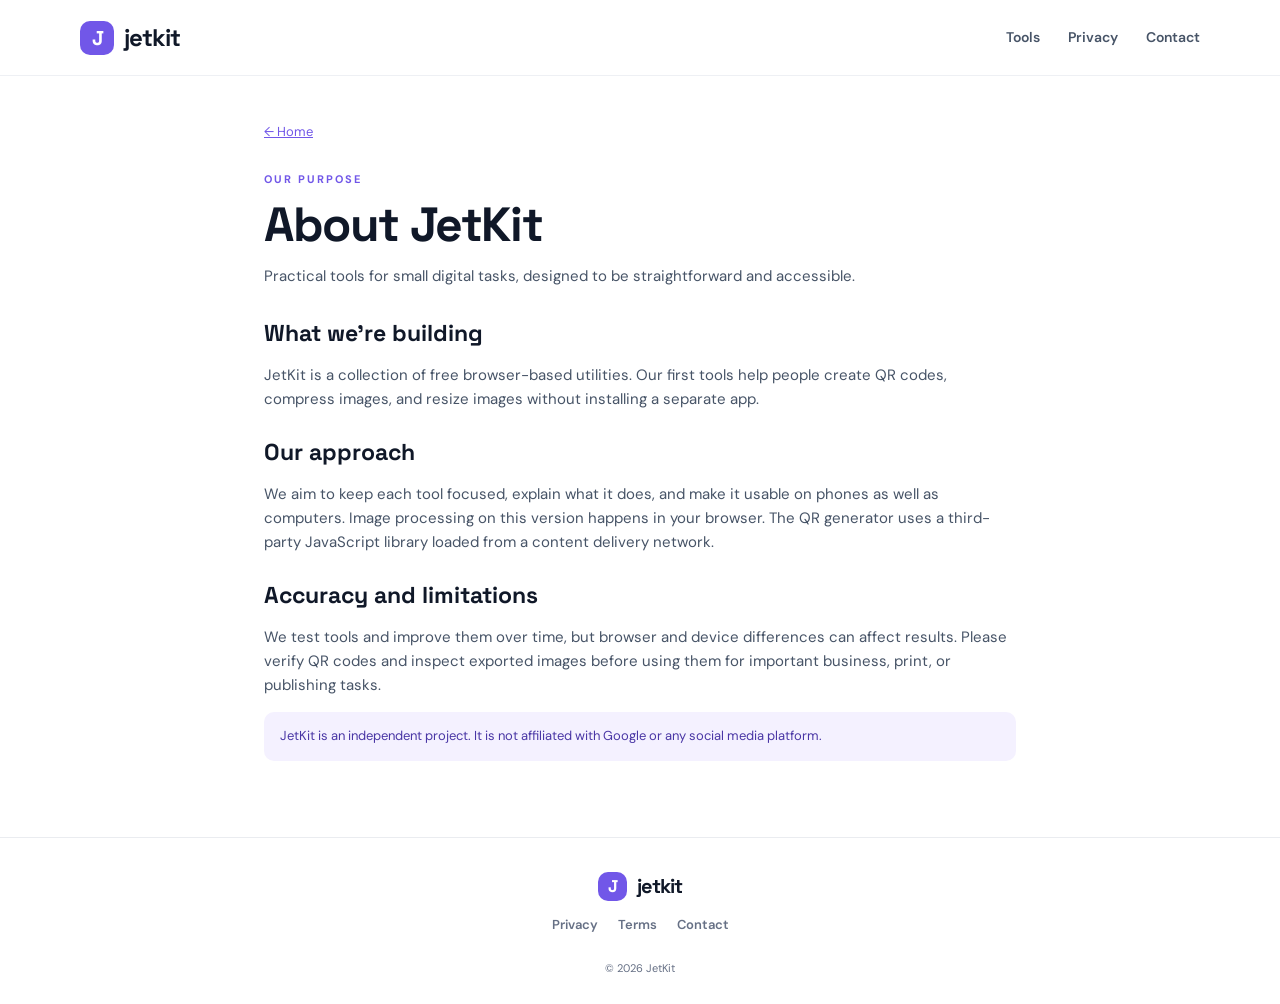
==== about.html @ 4823a8f9 "Add files via upload" ====
<!doctype html><html lang="en"><head><meta charset="utf-8"><meta name="viewport" content="width=device-width,initial-scale=1"><title>About JetKit | Simple Free Online Tools</title><meta name="description" content="Learn about JetKit, a small collection of practical browser-based tools for everyday digital tasks."><link rel="stylesheet" href="styles.css"></head><body><header class="site-header"><a class="brand" href="index.html"><span class="brand-mark">J</span> jetkit</a><nav><a href="index.html#tools">Tools</a><a href="privacy.html">Privacy</a><a href="contact.html">Contact</a></nav></header><main class="content-page"><a class="back-link" href="index.html">← Home</a><div class="eyebrow dark">OUR PURPOSE</div><h1>About JetKit</h1><p class="lead">Practical tools for small digital tasks, designed to be straightforward and accessible.</p><h2>What we're building</h2><p>JetKit is a collection of free browser-based utilities. Our first tools help people create QR codes, compress images, and resize images without installing a separate app.</p><h2>Our approach</h2><p>We aim to keep each tool focused, explain what it does, and make it usable on phones as well as computers. Image processing on this version happens in your browser. The QR generator uses a third-party JavaScript library loaded from a content delivery network.</p><h2>Accuracy and limitations</h2><p>We test tools and improve them over time, but browser and device differences can affect results. Please verify QR codes and inspect exported images before using them for important business, print, or publishing tasks.</p><div class="notice">JetKit is an independent project. It is not affiliated with Google or any social media platform.</div></main><footer class="site-footer"><a class="brand footer-brand" href="index.html"><span class="brand-mark">J</span> jetkit</a><div class="footer-links"><a href="privacy.html">Privacy</a><a href="terms.html">Terms</a><a href="contact.html">Contact</a></div><small>© <span id="year"></span> JetKit</small></footer><script src="app.js"></script></body></html>
---- styles.css ----
@import url('https://fonts.googleapis.com/css2?family=DM+Sans:wght@400;500;600;700&family=Space+Grotesk:wght@500;600;700&display=swap');
:root{--ink:#101828;--muted:#667085;--line:#e4e7ec;--paper:#f7f8fc;--purple:#7157e8;--purple-dark:#5941c9;--green:#d9f8e8;--orange:#ffead5}
*{box-sizing:border-box}html{scroll-behavior:smooth}body{margin:0;background:#fff;color:var(--ink);font-family:'DM Sans',Arial,sans-serif;line-height:1.6}a{color:inherit;text-decoration:none}.site-header{height:76px;padding:0 max(24px,calc((100% - 1120px)/2));display:flex;align-items:center;justify-content:space-between;border-bottom:1px solid #eef0f4;background:#fff}.brand{display:inline-flex;align-items:center;gap:10px;font:700 24px 'Space Grotesk',sans-serif;letter-spacing:-1px}.brand-mark{display:inline-grid;place-items:center;background:var(--purple);color:#fff;border-radius:10px;width:34px;height:34px;font-size:20px}.site-header nav{display:flex;gap:28px;color:#475467;font-size:14px;font-weight:600}.site-header nav a:hover,.footer-links a:hover{color:var(--purple)}.hero{background:#101828;color:#fff;padding:86px 24px 72px;text-align:center;background-image:radial-gradient(ellipse at 15% 10%,#31245e 0,transparent 42%),radial-gradient(ellipse at 90% 80%,#182e47 0,transparent 35%)}.eyebrow{font-size:11px;letter-spacing:2px;font-weight:700;color:#c4b8ff}.eyebrow.dark{color:var(--purple);margin-bottom:8px}.hero h1{font:700 clamp(38px,6vw,64px)/1.08 'Space Grotesk',sans-serif;letter-spacing:-2.5px;margin:18px auto;max-width:800px}.hero h1 span{color:#b6a7ff}.hero>p{max-width:610px;margin:0 auto 28px;color:#d0d5dd;font-size:17px}.button{display:inline-flex;align-items:center;justify-content:center;gap:10px;border:0;border-radius:10px;background:var(--purple);color:#fff;padding:13px 19px;font:700 14px 'DM Sans',sans-serif;cursor:pointer;transition:.15s}.button:hover{background:var(--purple-dark);transform:translateY(-1px)}.button-light{background:#fff;color:#1d1b2d}.button-light:hover{background:#ece8ff}.hero-note{margin-top:26px;font-size:12px;color:#d0d5dd}.dot{display:inline-block;width:7px;height:7px;background:#61d6a4;border-radius:50%;margin-right:7px}.section{max-width:1120px;margin:auto;padding:76px 24px}.section-heading{display:flex;justify-content:space-between;align-items:end;gap:24px;margin-bottom:28px}.section h2,.tool-page h1,.content-page h1{font:700 clamp(28px,4vw,40px)/1.2 'Space Grotesk',sans-serif;letter-spacing:-1.4px;margin:0}.section-heading>p{max-width:300px;color:var(--muted);font-size:14px}.tool-grid{display:grid;grid-template-columns:repeat(3,1fr);gap:18px}.tool-card{border:1px solid var(--line);border-radius:18px;padding:25px;position:relative;min-height:250px;background:#fff;transition:.2s}.tool-card:hover{box-shadow:0 12px 30px #1018280c;transform:translateY(-3px)}.tool-card.featured{border-color:#c9c0ff;background:linear-gradient(150deg,#fbfaff,#fff)}.tool-icon{width:46px;height:46px;border-radius:13px;display:grid;place-items:center;font-size:25px;font-weight:700;margin-bottom:17px}.purple{background:#e8e2ff;color:#6449df}.green{background:var(--green);color:#16794b}.orange{background:var(--orange);color:#ad5b0a}.pill{position:absolute;right:18px;top:20px;background:#ece8ff;color:#6449df;padding:4px 8px;border-radius:5px;font-size:9px;letter-spacing:.7px;font-weight:700}.tool-card h3,.guide-grid h3{font:700 20px 'Space Grotesk',sans-serif;margin:0 0 8px}.tool-card p,.guide-grid p{font-size:14px;color:var(--muted);margin:0 0 20px}.text-link{font-size:13px;color:var(--purple);font-weight:700}.text-link span{margin-left:4px}.split{border-top:1px solid #f0f1f5;display:grid;grid-template-columns:1fr 1fr;gap:60px}.benefits{display:grid;gap:17px}.benefits>div{display:flex;align-items:start;gap:12px}.benefits p{margin:0;font-size:14px;color:var(--muted)}.benefits strong{color:var(--ink)}.check{background:#e2f8ed;color:#12804e;border-radius:50%;width:25px;height:25px;display:grid;place-items:center;flex-shrink:0}.info-section{padding-top:25px}.info-section h2{margin-bottom:28px}.guide-grid{display:grid;grid-template-columns:repeat(3,1fr);gap:26px}.guide-grid>div{border-top:2px solid var(--line);padding-top:18px}.guide-grid h3{font-size:17px}.site-footer{border-top:1px solid #eaecf0;padding:34px 24px 26px;text-align:center;color:var(--muted);font-size:13px}.footer-brand{color:var(--ink);font-size:20px}.footer-brand .brand-mark{width:29px;height:29px;font-size:17px}.site-footer p{margin:8px 0 14px}.footer-links{display:flex;justify-content:center;gap:20px;margin:14px 0 22px;font-weight:600}.site-footer small{font-size:11px}.tool-page,.content-page{max-width:1050px;margin:auto;padding:42px 24px 76px}.back-link{display:inline-block;color:var(--muted);font-size:13px;margin-bottom:28px}.tool-page h1,.content-page h1{font-size:clamp(34px,5vw,48px);margin:4px 0 10px}.lead{color:var(--muted);font-size:17px;max-width:680px;margin:0 0 30px}.workspace{display:grid;grid-template-columns:1fr 1fr;gap:18px;align-items:start}.panel{border:1px solid var(--line);border-radius:16px;padding:24px;background:#fff;min-width:0}.panel label{display:block;font-size:13px;font-weight:700;margin:0 0 8px}.panel input:not([type=checkbox]):not([type=range]):not([type=color]),.panel textarea,.panel select{width:100%;font:14px 'DM Sans',sans-serif;color:var(--ink);border:1px solid #d0d5dd;border-radius:9px;padding:12px;background:#fff;margin-bottom:17px}.panel input[type=file]{width:100%;font-size:13px;margin-bottom:10px}.panel input[type=range]{width:100%;margin:5px 0 18px;accent-color:var(--purple)}.panel input[type=color]{width:100%;height:42px;border:1px solid var(--line);border-radius:9px;background:white;padding:4px}.panel textarea{resize:vertical}.panel .button{width:100%;margin-top:4px}.hint{font-size:12px;color:var(--muted);margin:-8px 0 20px}.field-row{display:grid;grid-template-columns:1fr 1fr;gap:12px}.field-row>div{min-width:0}.status{font-size:12px;color:var(--muted);margin:14px 0 0;min-height:20px}.result-panel h2{font:700 20px 'Space Grotesk',sans-serif;margin:0 0 15px}.qr-output,.preview-box{min-height:260px;border:1px dashed #d0d5dd;border-radius:12px;display:flex;align-items:center;justify-content:center;padding:18px;margin-bottom:16px;overflow:hidden;background:#fbfcfe}.qr-output canvas,.qr-output img{max-width:100%;height:auto!important}.preview-box img{max-width:100%;max-height:360px;object-fit:contain}.empty-state{text-align:center;color:#98a2b3;font-size:13px}.empty-state span{display:block;font-size:40px;color:#c4b8ff}.empty-state p{margin:5px 0}.button-secondary{background:#f0edff;color:#533bbf}.button-secondary:hover{background:#e5dfff}.button:disabled{opacity:.45;cursor:not-allowed;transform:none}.disabled-link{opacity:.45;pointer-events:none}.stats{font-size:12px;color:var(--muted);margin:0 0 14px}.check-row{display:flex!important;align-items:center;gap:9px;margin:0 0 17px!important}.check-row input{accent-color:var(--purple)}.content-copy{max-width:760px;margin:48px auto 0}.content-copy h2,.content-page h2{font:700 23px 'Space Grotesk',sans-serif;margin:30px 0 10px}.content-copy p,.content-copy li,.content-page p,.content-page li{color:#475467;font-size:15px}.content-copy li{margin:8px 0}.content-page{max-width:800px}.content-page h2{margin-top:26px}.content-page a{color:var(--purple);text-decoration:underline}.notice{padding:14px 16px;border-radius:10px;background:#f4f1ff;color:#4936a5;font-size:13px}.contact-card{border:1px solid var(--line);padding:22px;border-radius:14px;margin-top:24px}.contact-card p{margin-bottom:0}
@media(max-width:760px){.site-header{height:66px;padding:0 18px}.site-header nav{gap:14px;font-size:12px}.brand{font-size:21px}.hero{padding:68px 20px 56px}.hero h1{letter-spacing:-1.6px}.section{padding:55px 18px}.section-heading{display:block}.section-heading>p{margin-bottom:0}.tool-grid,.guide-grid{grid-template-columns:1fr}.tool-card{min-height:auto}.split{grid-template-columns:1fr;gap:25px}.workspace{grid-template-columns:1fr}.tool-page,.content-page{padding:30px 18px 55px}.panel{padding:18px}.qr-output,.preview-box{min-height:220px}.pill{right:14px;top:16px}.footer-links{gap:13px;flex-wrap:wrap}}
@media(prefers-reduced-motion:reduce){html{scroll-behavior:auto}*,*:before,*:after{transition:none!important}}
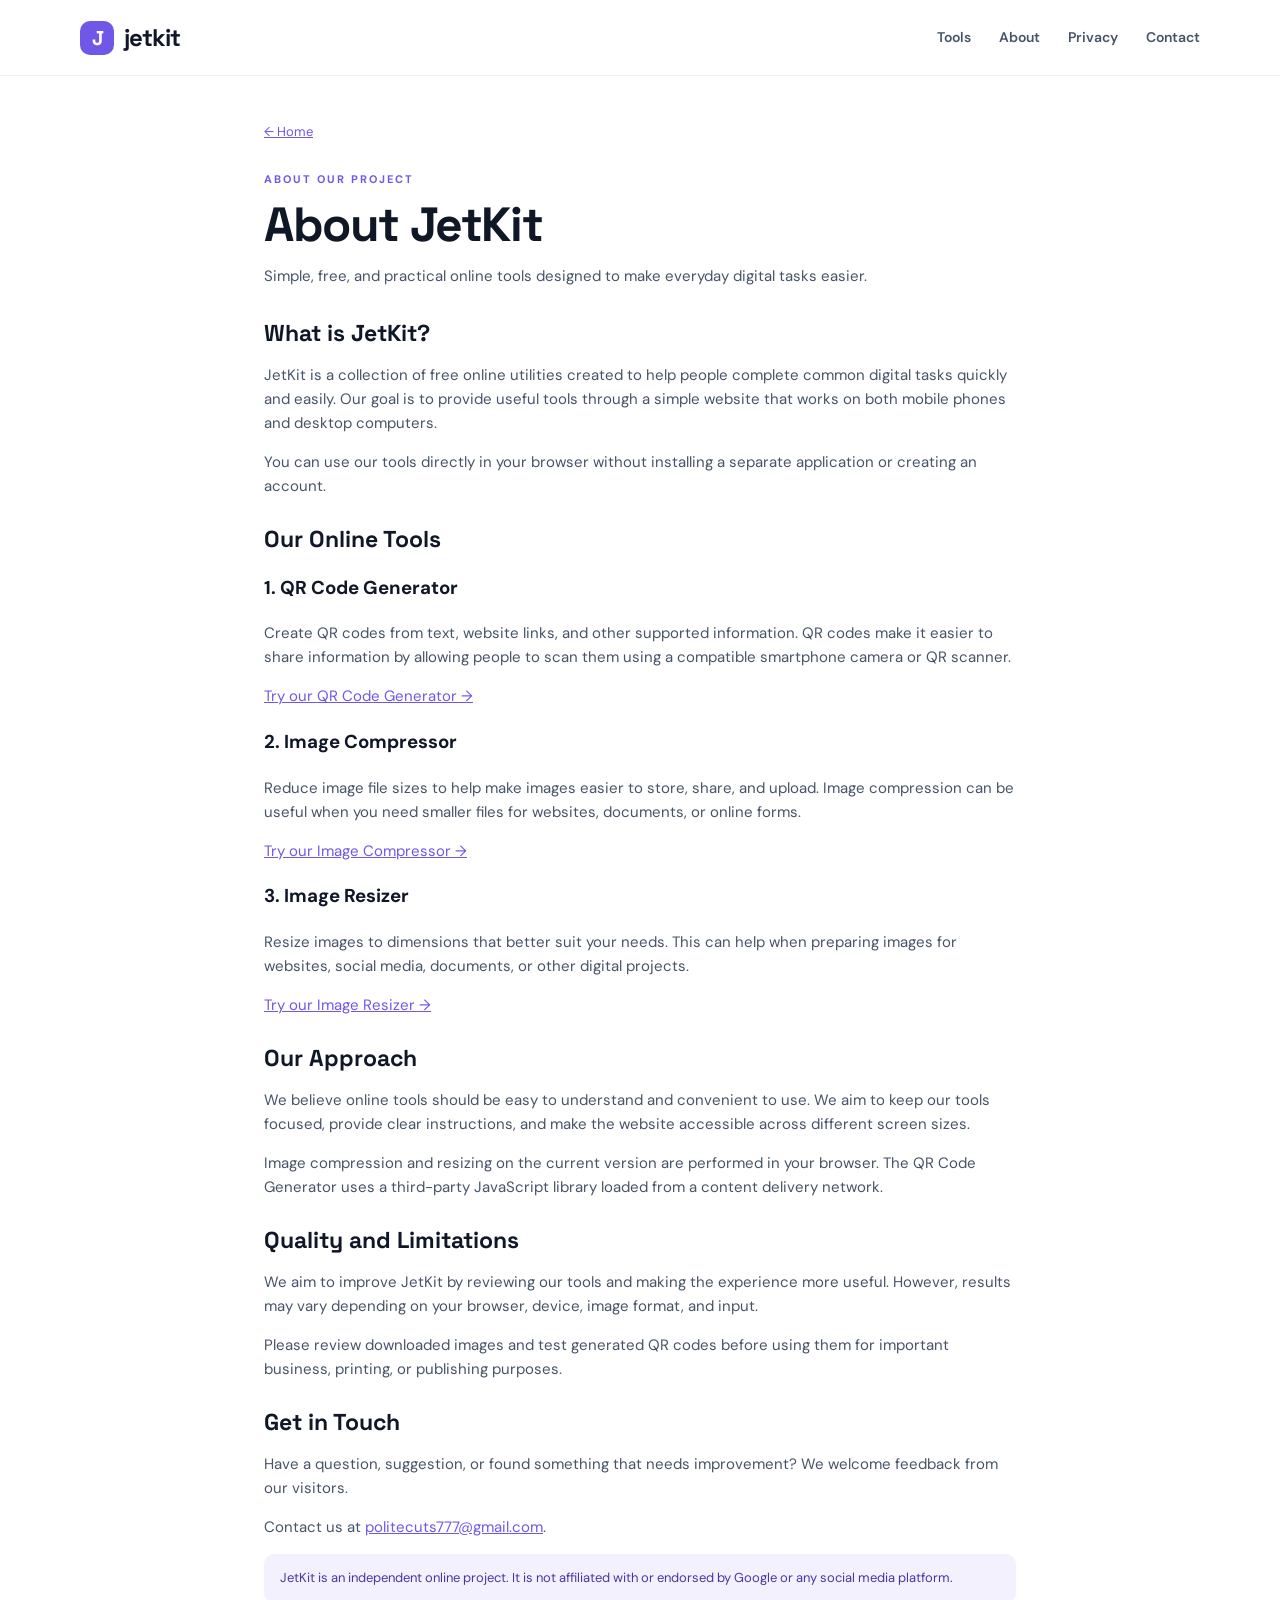
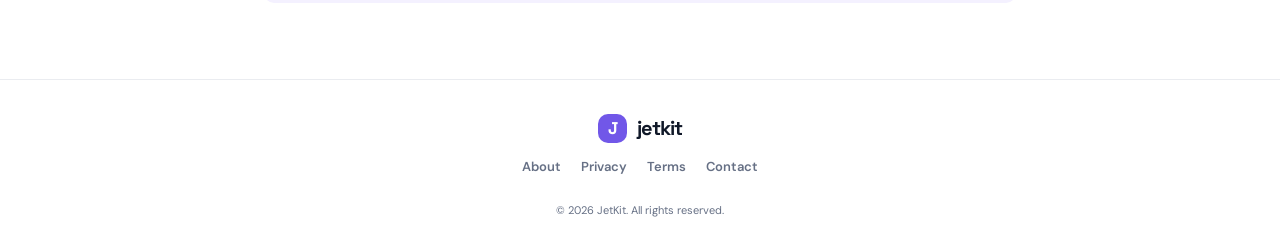
==== commit 388cd456: "Revise about.html for clarity and content updates Updated the content and structure of the about pag" ====
--- a/about.html
+++ b/about.html
@@ -1 +1,143 @@
-<!doctype html><html lang="en"><head><meta charset="utf-8"><meta name="viewport" content="width=device-width,initial-scale=1"><title>About JetKit | Simple Free Online Tools</title><meta name="description" content="Learn about JetKit, a small collection of practical browser-based tools for everyday digital tasks."><link rel="stylesheet" href="styles.css"></head><body><header class="site-header"><a class="brand" href="index.html"><span class="brand-mark">J</span> jetkit</a><nav><a href="index.html#tools">Tools</a><a href="privacy.html">Privacy</a><a href="contact.html">Contact</a></nav></header><main class="content-page"><a class="back-link" href="index.html">← Home</a><div class="eyebrow dark">OUR PURPOSE</div><h1>About JetKit</h1><p class="lead">Practical tools for small digital tasks, designed to be straightforward and accessible.</p><h2>What we're building</h2><p>JetKit is a collection of free browser-based utilities. Our first tools help people create QR codes, compress images, and resize images without installing a separate app.</p><h2>Our approach</h2><p>We aim to keep each tool focused, explain what it does, and make it usable on phones as well as computers. Image processing on this version happens in your browser. The QR generator uses a third-party JavaScript library loaded from a content delivery network.</p><h2>Accuracy and limitations</h2><p>We test tools and improve them over time, but browser and device differences can affect results. Please verify QR codes and inspect exported images before using them for important business, print, or publishing tasks.</p><div class="notice">JetKit is an independent project. It is not affiliated with Google or any social media platform.</div></main><footer class="site-footer"><a class="brand footer-brand" href="index.html"><span class="brand-mark">J</span> jetkit</a><div class="footer-links"><a href="privacy.html">Privacy</a><a href="terms.html">Terms</a><a href="contact.html">Contact</a></div><small>© <span id="year"></span> JetKit</small></footer><script src="app.js"></script></body></html>+
+<!doctype html>
+<html lang="en">
+<head>
+  <meta charset="utf-8">
+  <meta name="viewport" content="width=device-width, initial-scale=1">
+
+  <title>About JetKit | Free Online Image & QR Tools</title>
+
+  <meta name="description" content="Discover JetKit, a collection of simple and free online tools to create QR codes, compress images, and resize images quickly.">
+
+  <meta name="robots" content="index, follow">
+
+  <link rel="stylesheet" href="styles.css">
+</head>
+
+<body>
+
+  <header class="site-header">
+    <a class="brand" href="index.html">
+      <span class="brand-mark">J</span> jetkit
+    </a>
+
+    <nav>
+      <a href="index.html#tools">Tools</a>
+      <a href="about.html">About</a>
+      <a href="privacy.html">Privacy</a>
+      <a href="contact.html">Contact</a>
+    </nav>
+  </header>
+
+  <main class="content-page">
+
+    <a class="back-link" href="index.html">← Home</a>
+
+    <div class="eyebrow dark">ABOUT OUR PROJECT</div>
+
+    <h1>About JetKit</h1>
+
+    <p class="lead">
+      Simple, free, and practical online tools designed to make everyday digital tasks easier.
+    </p>
+
+    <h2>What is JetKit?</h2>
+
+    <p>
+      JetKit is a collection of free online utilities created to help people complete common digital tasks quickly and easily. Our goal is to provide useful tools through a simple website that works on both mobile phones and desktop computers.
+    </p>
+
+    <p>
+      You can use our tools directly in your browser without installing a separate application or creating an account.
+    </p>
+
+    <h2>Our Online Tools</h2>
+
+    <h3>1. QR Code Generator</h3>
+
+    <p>
+      Create QR codes from text, website links, and other supported information. QR codes make it easier to share information by allowing people to scan them using a compatible smartphone camera or QR scanner.
+    </p>
+
+    <p>
+      <a href="qr-generator.html">Try our QR Code Generator →</a>
+    </p>
+
+    <h3>2. Image Compressor</h3>
+
+    <p>
+      Reduce image file sizes to help make images easier to store, share, and upload. Image compression can be useful when you need smaller files for websites, documents, or online forms.
+    </p>
+
+    <p>
+      <a href="image-compressor.html">Try our Image Compressor →</a>
+    </p>
+
+    <h3>3. Image Resizer</h3>
+
+    <p>
+      Resize images to dimensions that better suit your needs. This can help when preparing images for websites, social media, documents, or other digital projects.
+    </p>
+
+    <p>
+      <a href="image-resizer.html">Try our Image Resizer →</a>
+    </p>
+
+    <h2>Our Approach</h2>
+
+    <p>
+      We believe online tools should be easy to understand and convenient to use. We aim to keep our tools focused, provide clear instructions, and make the website accessible across different screen sizes.
+    </p>
+
+    <p>
+      Image compression and resizing on the current version are performed in your browser. The QR Code Generator uses a third-party JavaScript library loaded from a content delivery network.
+    </p>
+
+    <h2>Quality and Limitations</h2>
+
+    <p>
+      We aim to improve JetKit by reviewing our tools and making the experience more useful. However, results may vary depending on your browser, device, image format, and input.
+    </p>
+
+    <p>
+      Please review downloaded images and test generated QR codes before using them for important business, printing, or publishing purposes.
+    </p>
+
+    <h2>Get in Touch</h2>
+
+    <p>
+      Have a question, suggestion, or found something that needs improvement? We welcome feedback from our visitors.
+    </p>
+
+    <p>
+      Contact us at
+      <a href="mailto:politecuts777@gmail.com">politecuts777@gmail.com</a>.
+    </p>
+
+    <div class="notice">
+      JetKit is an independent online project. It is not affiliated with or endorsed by Google or any social media platform.
+    </div>
+
+  </main>
+
+  <footer class="site-footer">
+
+    <a class="brand footer-brand" href="index.html">
+      <span class="brand-mark">J</span> jetkit
+    </a>
+
+    <div class="footer-links">
+      <a href="about.html">About</a>
+      <a href="privacy.html">Privacy</a>
+      <a href="terms.html">Terms</a>
+      <a href="contact.html">Contact</a>
+    </div>
+
+    <small>© <span id="year"></span> JetKit. All rights reserved.</small>
+
+  </footer>
+
+  <script src="app.js"></script>
+
+</body>
+</html>
